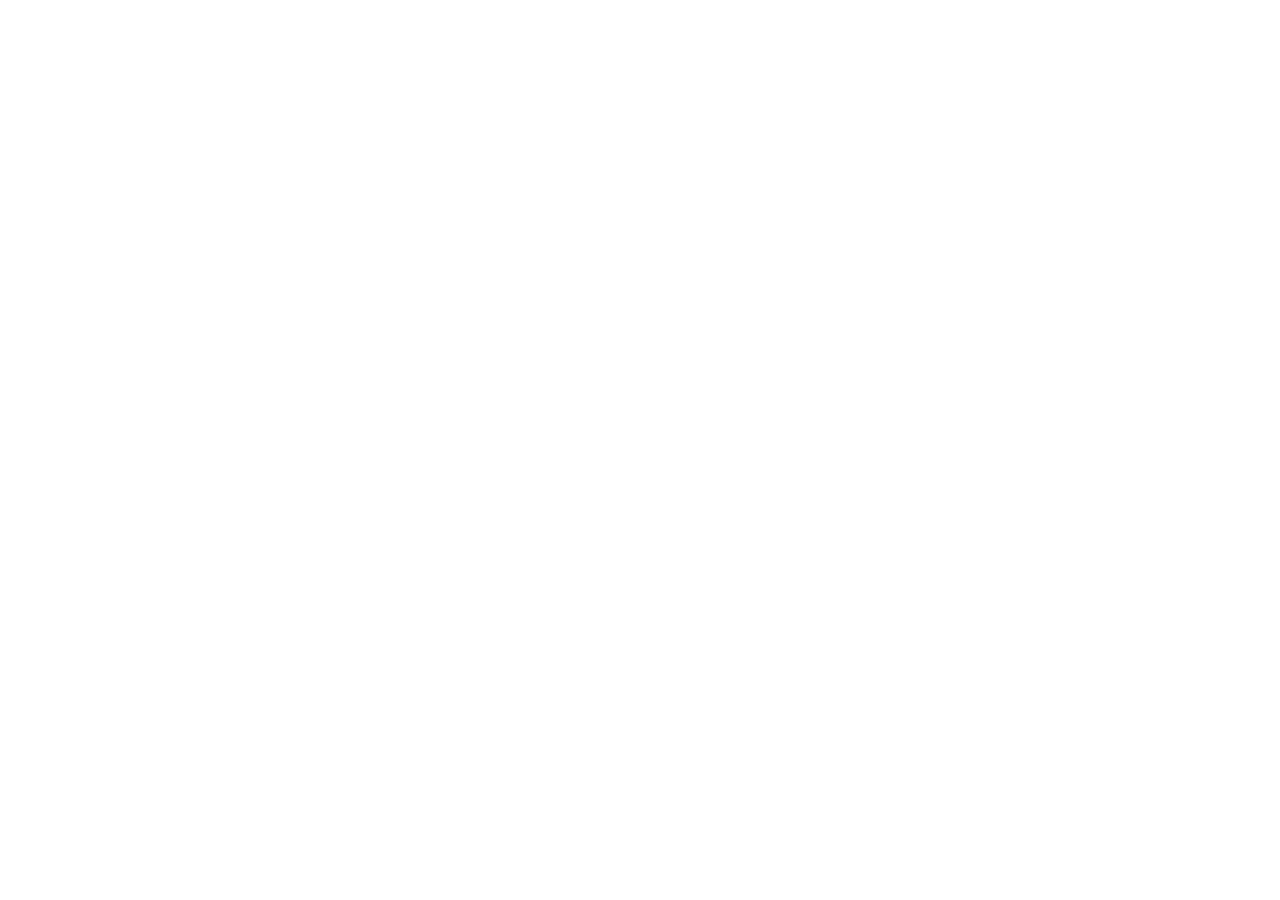
==== index.html @ bb1ff5fc "initial design layout" ====
<!DOCTYPE html>
<html lang="en">
<head>
    <meta charset="UTF-8">
    <meta name="viewport" content="width=device-width, initial-scale=1.0">
    <title>Portfolio 1.0</title>
</head>
<body>
    <div class="main_container">
        <!--Sidebar-->
        <div class="sidebar">

        </div>

        <!--Main Content-->
        <div class="main-content">
            
        </div>
    </div>
</body>
</html>
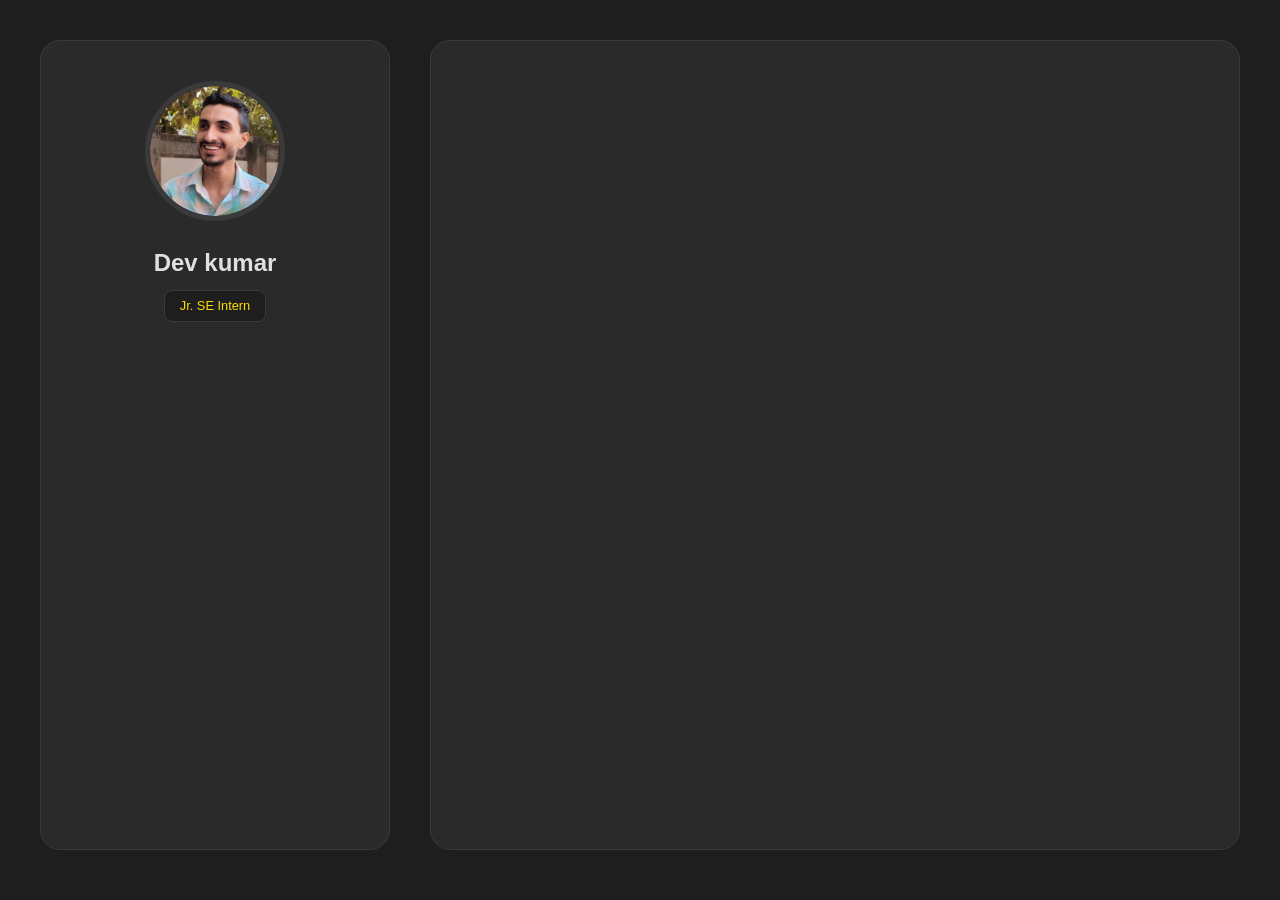
==== commit d1155e94: "sidebar profile section" ====
--- a/index.html
+++ b/index.html
@@ -1,21 +1,39 @@
 <!DOCTYPE html>
 <html lang="en">
-<head>
-    <meta charset="UTF-8">
-    <meta name="viewport" content="width=device-width, initial-scale=1.0">
-    <title>Portfolio 1.0</title>
-</head>
-<body>
-    <div class="main_container">
-        <!--Sidebar-->
-        <div class="sidebar">
+    <head>
+        <meta charset="UTF-8">
+        <meta name="viewport" content="width=device-width, initial-scale=1.0">
+        <title>Portfolio 1.0</title>
+        <link rel="stylesheet" href="style.css">
+    </head>
+    <body>
+        <div class="main-container">
+            <!--Sidebar-->
+            <div class="sidebar">
+                <!--Profile-->
+                <div class="profile">
+                    <img src="./image/profile.png" alt="Dev kaumar">
+                    <h2>Dev kumar</h2>
+                    <p>Jr. SE Intern</p>
+                </div>
 
+
+                <!--Contact-->
+                <div class="contact">
+
+                </div>
+
+
+                <!--Social Media-->
+                <div class="social">
+                    
+                </div>
+            </div>
+
+            <!--Main Content-->
+            <div class="main-content">
+
+            </div>
         </div>
-
-        <!--Main Content-->
-        <div class="main-content">
-            
-        </div>
-    </div>
-</body>
+    </body>
 </html>
--- a/style.css
+++ b/style.css
@@ -0,0 +1,76 @@
+* {
+  padding: 0;
+  margin: 0;
+  box-sizing: border-box;
+}
+
+:root {
+  --main-background-color: #1e1e1e;
+  --border-color: #3a3a3a;
+  --inner-container-bg: #2a2a2a;
+  --text-color: #e0e0e0;
+  --shiny-color: #ffdf01;
+}
+
+body {
+  background-color: var(--main-background-color);
+  font-family: sans-serif;
+  color: #a0a0a0;
+  line-height: 1.6;
+}
+
+.main-container {
+  display: grid;
+  max-width: 1200px;
+  grid-template-columns: 350px 1fr; /*350px to sidebar, ramaining to next container*/
+  gap: 40px;
+  padding-top: 40px;
+  margin: 0 auto;
+}
+
+.sidebar {
+  padding: 40px;
+  height: 90vh;
+  background-color: var(--inner-container-bg);
+  border-radius: 20px;
+  border: 1px solid var(--border-color);
+}
+
+.main-content {
+  height: 90vh;
+  background-color: var(--inner-container-bg);
+  border-radius: 20px;
+  border: 1px solid var(--border-color);
+}
+
+.profile{
+    text-align: center; /*makes all inline elements centre*/
+}
+
+/*seedha img tag pe nhi lagana warna saare pe lag jauegi styling*/
+/*.profile > img targets immediate child only, without it styling comes to all
+img's under profile */
+.profile > img {
+  height: 140px;
+  width: 140px;
+  border: 5px solid var(--border-color);
+  border-radius: 50%;
+}
+
+.profile h2 {
+  font-size: 1.5rem;
+  font-weight: 700;
+  margin-top: 15px;
+  color: var(--text-color);
+}
+
+.profile p {
+  background-color: var(--main-background-color);
+  padding: 5px 15px;
+  color: var(--shiny-color);
+  border: 1px solid var(--border-color);
+  font-size: 0.8rem;
+  border-radius: 8px;
+  display: inline-block; /*poori 100% space nhi lega*/
+  margin-top: 8px; 
+}
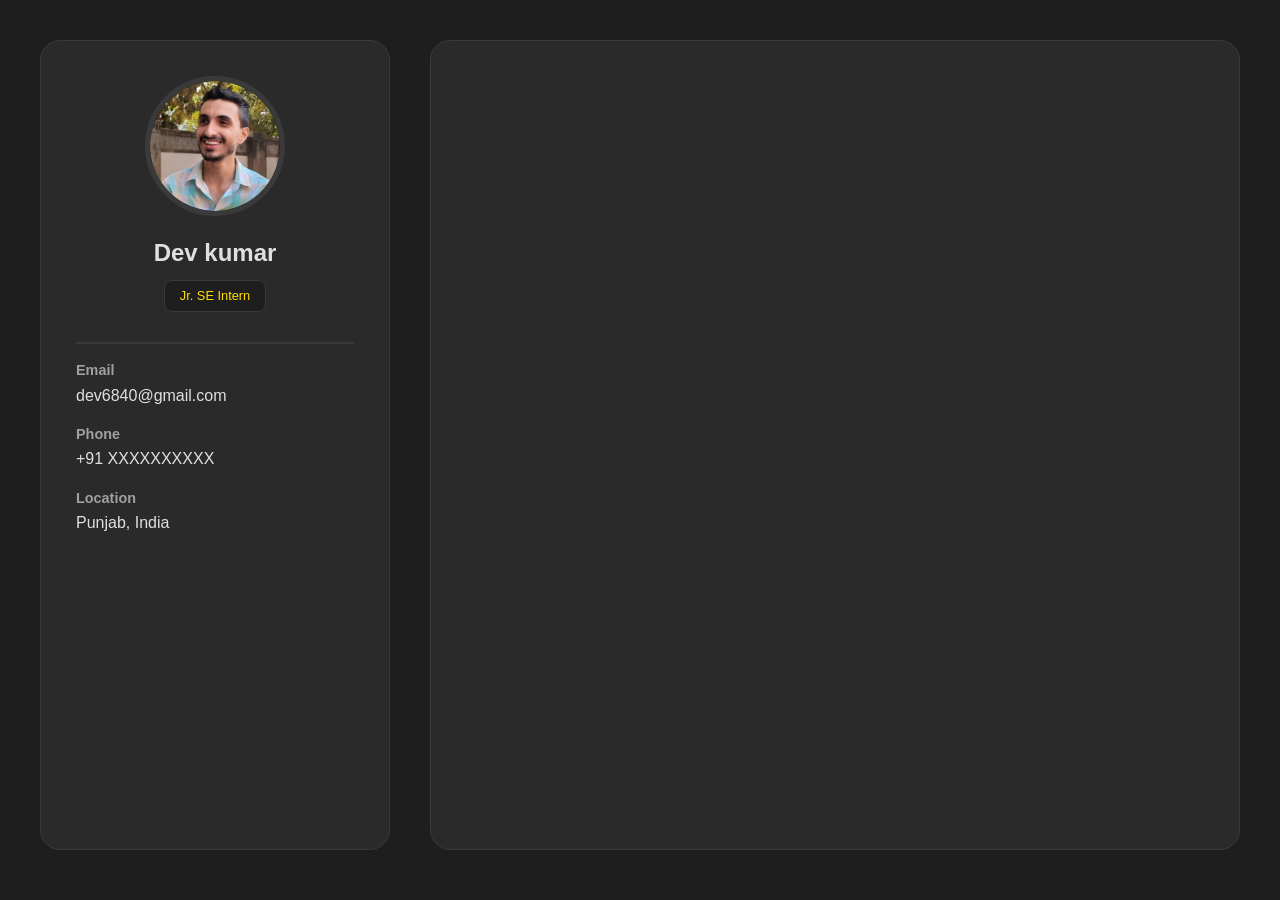
==== commit 503fc729: "contact sidebar" ====
--- a/index.html
+++ b/index.html
@@ -17,16 +17,29 @@
                     <p>Jr. SE Intern</p>
                 </div>
 
-
                 <!--Contact-->
                 <div class="contact">
+                    <div class="email">
+                        <h3 class="label">Email</h3>
+                        <a href="mailto:dev6840@gmail.com"
+                            class="value">dev6840@gmail.com</a>
+                    </div>
 
+                    <div class="phone">
+                        <h3 class="label">Phone</h3>
+                        <a href="tel:+911111111111" class="value">
+                            +91 XXXXXXXXXX</a>
+                    </div>
+
+                    <div class="location">
+                        <h3 class="label">Location</h3>
+                        <p class="value">Punjab, India</p>
+                    </div>
                 </div>
-
 
                 <!--Social Media-->
                 <div class="social">
-                    
+
                 </div>
             </div>
 
--- a/style.css
+++ b/style.css
@@ -9,6 +9,7 @@
   --border-color: #3a3a3a;
   --inner-container-bg: #2a2a2a;
   --text-color: #e0e0e0;
+  --link-color: #a0a0a0;
   --shiny-color: #ffdf01;
 }
 
@@ -29,7 +30,7 @@
 }
 
 .sidebar {
-  padding: 40px;
+  padding: 35px;
   height: 90vh;
   background-color: var(--inner-container-bg);
   border-radius: 20px;
@@ -43,8 +44,8 @@
   border: 1px solid var(--border-color);
 }
 
-.profile{
-    text-align: center; /*makes all inline elements centre*/
+.profile {
+  text-align: center; /*makes all inline elements centre*/
 }
 
 /*seedha img tag pe nhi lagana warna saare pe lag jauegi styling*/
@@ -60,7 +61,7 @@
 .profile h2 {
   font-size: 1.5rem;
   font-weight: 700;
-  margin-top: 15px;
+  margin-top: 10px;
   color: var(--text-color);
 }
 
@@ -72,5 +73,29 @@
   font-size: 0.8rem;
   border-radius: 8px;
   display: inline-block; /*poori 100% space nhi lega*/
-  margin-top: 8px; 
+  margin-top: 8px;
 }
+
+/*Contact Section*/
+.contact {
+  margin-top: 30px;
+  border-top: 2.5px solid var(--border-color);
+  padding-top: 15px;
+}
+
+.label {
+  font-weight: 600;
+  font-size: 0.9rem;
+  color: var(--link-color);
+}
+
+.value{
+    color: var(--text-color);
+    text-decoration: none;
+}
+
+.email, .phone, .location{
+    margin-bottom: 15px;
+}
+
+
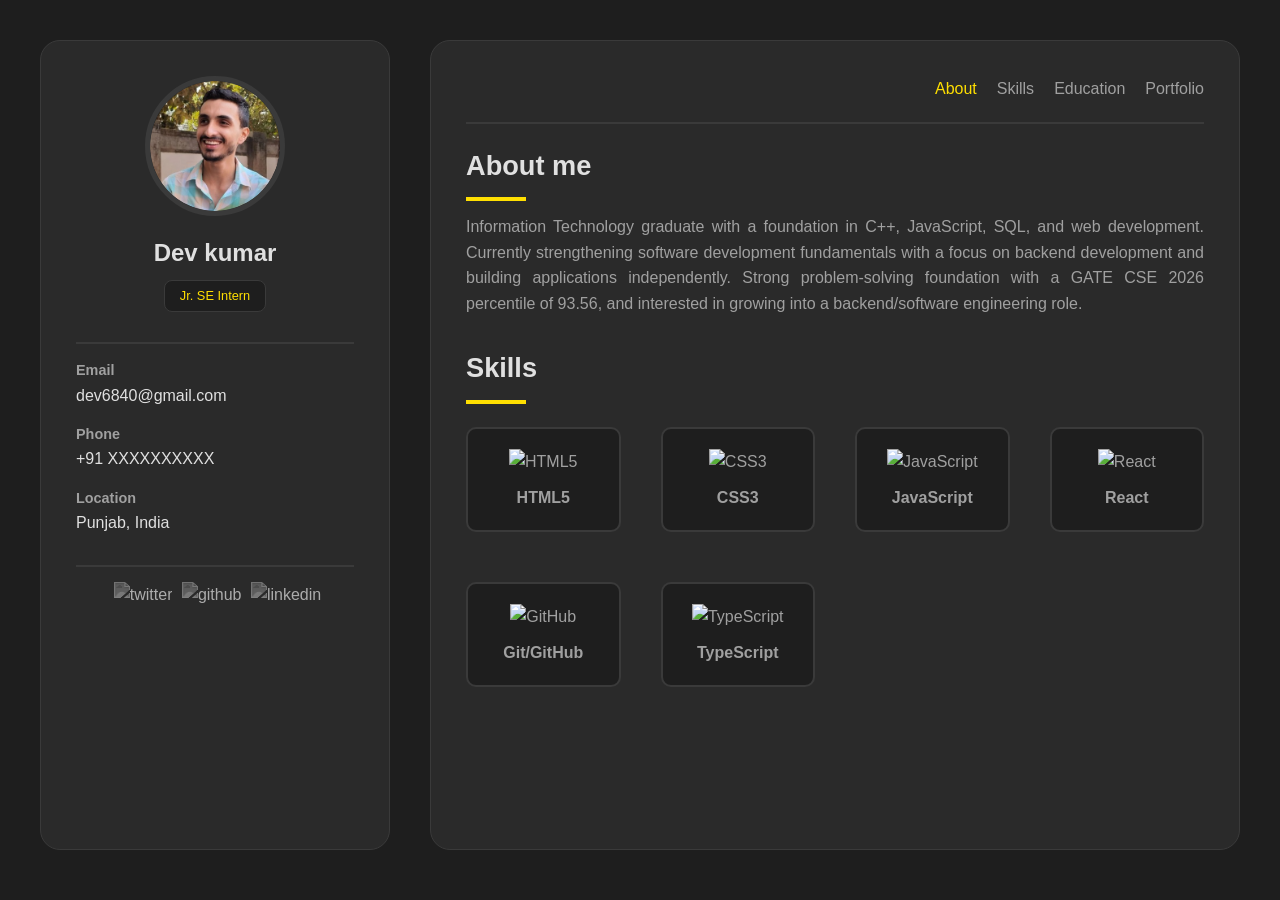
==== commit 3e647b5d: "about and skills" ====
--- a/index.html
+++ b/index.html
@@ -39,13 +39,116 @@
 
                 <!--Social Media-->
                 <div class="social">
+                    <a href="https://x.com" target="_blank">
+                        <img
+                            src="https://cdn.jsdelivr.net/npm/simple-icons@v11/icons/x.svg"
+                            alt="twitter">
+                    </a>
 
+                    <a href="https://github.com/Devkumar2024" target="_blank">
+                        <img
+                            src="https://cdn.jsdelivr.net/npm/simple-icons@v11/icons/github.svg"
+                            alt="github">
+                    </a>
+
+                    <a href="https://www.linkedin.com/in/devdkcs/"
+                        target="_blank">
+                        <img
+                            src="https://cdn.jsdelivr.net/npm/simple-icons@v11/icons/linkedin.svg"
+                            alt="linkedin">
+                    </a>
                 </div>
             </div>
 
             <!--Main Content-->
             <div class="main-content">
 
+                <!--Navigation-->
+                <div id="navigation">
+                    <!-- A <nav> explicitly tells the browser, search engines, and screen readers that the content inside is a major navigation block-->
+
+                    <nav>
+                        <a href="#about" class="active">About</a>
+                        <a href="#skill">Skills</a>
+                        <a href="#education">Education</a>
+                        <a href="#portfolio">Portfolio</a>
+                    </nav>
+                </div>
+
+                <!--About me-->
+                <div id="about">
+                    <h2 class="about-heading">About me</h2>
+                    <div class="line"></div>
+                    <div class="content">
+                        <p> Information Technology graduate with a foundation in
+                            C++, JavaScript, SQL, and web development. Currently
+                            strengthening software development fundamentals with
+                            a focus on backend development and building
+                            applications independently. Strong problem-solving
+                            foundation with a GATE CSE 2026 percentile of 93.56,
+                            and interested in growing into a backend/software
+                            engineering role.</p>
+                    </div>
+                </div>
+
+                <!--Skills-->
+                <div id="skill">
+                    <h2 class="about-heading">Skills</h2>
+                    <div class="line"></div>
+                    <div class="grid-container">
+                        <div class="item">
+                            <img
+                                src="https://cdn.jsdelivr.net/gh/devicons/devicon@latest/icons/html5/html5-original.svg"
+                                alt="HTML5">
+                            <h3>HTML5</h3>
+                        </div>
+
+                        <div class="item">
+                            <img
+                                src="https://cdn.jsdelivr.net/gh/devicons/devicon@latest/icons/css3/css3-original.svg"
+                                alt="CSS3">
+                            <h3>CSS3</h3>
+                        </div>
+
+                        <div class="item">
+                            <img
+                                src="https://cdn.jsdelivr.net/gh/devicons/devicon@latest/icons/javascript/javascript-original.svg"
+                                alt="JavaScript">
+                            <h3>JavaScript</h3>
+                        </div>
+
+                        <div class="item">
+                            <img
+                                src="https://cdn.jsdelivr.net/gh/devicons/devicon@latest/icons/react/react-original.svg"
+                                alt="React">
+                            <h3>React</h3>
+                        </div>
+
+                        <div class="item">
+                            <img
+                                src="https://cdn.jsdelivr.net/gh/devicons/devicon@latest/icons/git/git-original.svg"
+                                alt="GitHub">
+                            <h3>Git/GitHub</h3>
+                        </div>
+
+                        <div class="item">
+                            <img
+                                src="https://cdn.jsdelivr.net/gh/devicons/devicon@latest/icons/typescript/typescript-original.svg"
+                                alt="TypeScript">
+                            <h3>TypeScript</h3>
+                        </div>
+                    </div>
+                </div>
+
+                <!--Education-->
+                <div id="education">
+
+                </div>
+
+                <!--Portfolio-->
+                <div id="portfolio">
+
+                </div>
             </div>
         </div>
     </body>
--- a/style.css
+++ b/style.css
@@ -38,10 +38,10 @@
 }
 
 .main-content {
-  height: 90vh;
   background-color: var(--inner-container-bg);
   border-radius: 20px;
   border: 1px solid var(--border-color);
+  padding: 35px;
 }
 
 .profile {
@@ -89,13 +89,116 @@
   color: var(--link-color);
 }
 
-.value{
-    color: var(--text-color);
-    text-decoration: none;
-}
-
-.email, .phone, .location{
-    margin-bottom: 15px;
-}
-
-
+.value {
+  color: var(--text-color);
+  text-decoration: none;
+}
+
+.email,
+.phone,
+.location {
+  margin-bottom: 15px;
+}
+
+/*Social media links*/
+.social {
+  margin-top: 30px;
+  border-top: 2.5px solid var(--border-color);
+  padding-top: 15px;
+  text-align: center;
+}
+
+.social img {
+  height: 25px;
+  width: 25px;
+  filter: grayscale(1) invert(0.7);
+  transition: filter 0.3s ease; /*filter style pe change 0.3sec le slow gradual*/
+  margin-left: 5px;
+}
+
+.social img:hover {
+  filter: grayscale(0) invert(0);
+}
+
+.social a {
+  text-decoration: none;
+}
+
+/*Main content*/
+
+/*Navigation*/
+nav {
+  display: flex;
+  justify-content: flex-end;
+  gap: 20px;
+}
+nav a {
+  text-decoration: none;
+  color: var(--link-color);
+  font-weight: 500;
+  transition: color 0.3s ease;
+}
+#navigation {
+  border-bottom: 2.5px solid var(--border-color);
+  margin-bottom: 20px;
+  padding-bottom: 20px;
+}
+
+.active,
+nav a:hover {
+  color: var(--shiny-color);
+}
+
+/*About section*/
+.about-heading {
+  color: var(--text-color);
+  font-size: 1.7rem;
+  margin-bottom: 10px;
+}
+
+.line {
+  width: 60px;
+  height: 4px;
+  background-color: var(--shiny-color);
+  margin-bottom: 13px;
+}
+
+.content {
+  text-align: justify;
+}
+
+#about {
+  margin-bottom: 30px;
+}
+
+/*Skills section*/
+.grid-container {
+  display: grid;
+  grid-template-columns: repeat(auto-fit, minmax(120px, 1fr));
+  gap: 40px;
+}
+.item{
+    padding: 20px;
+    border-radius: 10px;
+    border: 2.5px solid var(--border-color);
+    text-align: center;
+    background-color: var(--main-background-color);
+    margin-top: 10px;
+    transition: transform 0.3s ease, boxshadow 0.3s ease;
+}
+.item img {
+    width: 48px;
+    height: 48px;
+    margin-bottom: 10px;
+}
+
+.item h3{
+    font-size: 1rem;
+    font-weight: 600;
+}
+
+.item:hover{
+   transform: scale(1.1);
+   box-shadow: 0px 0px 10px 5px rgba(71, 75, 33, 0.3);
+}
+
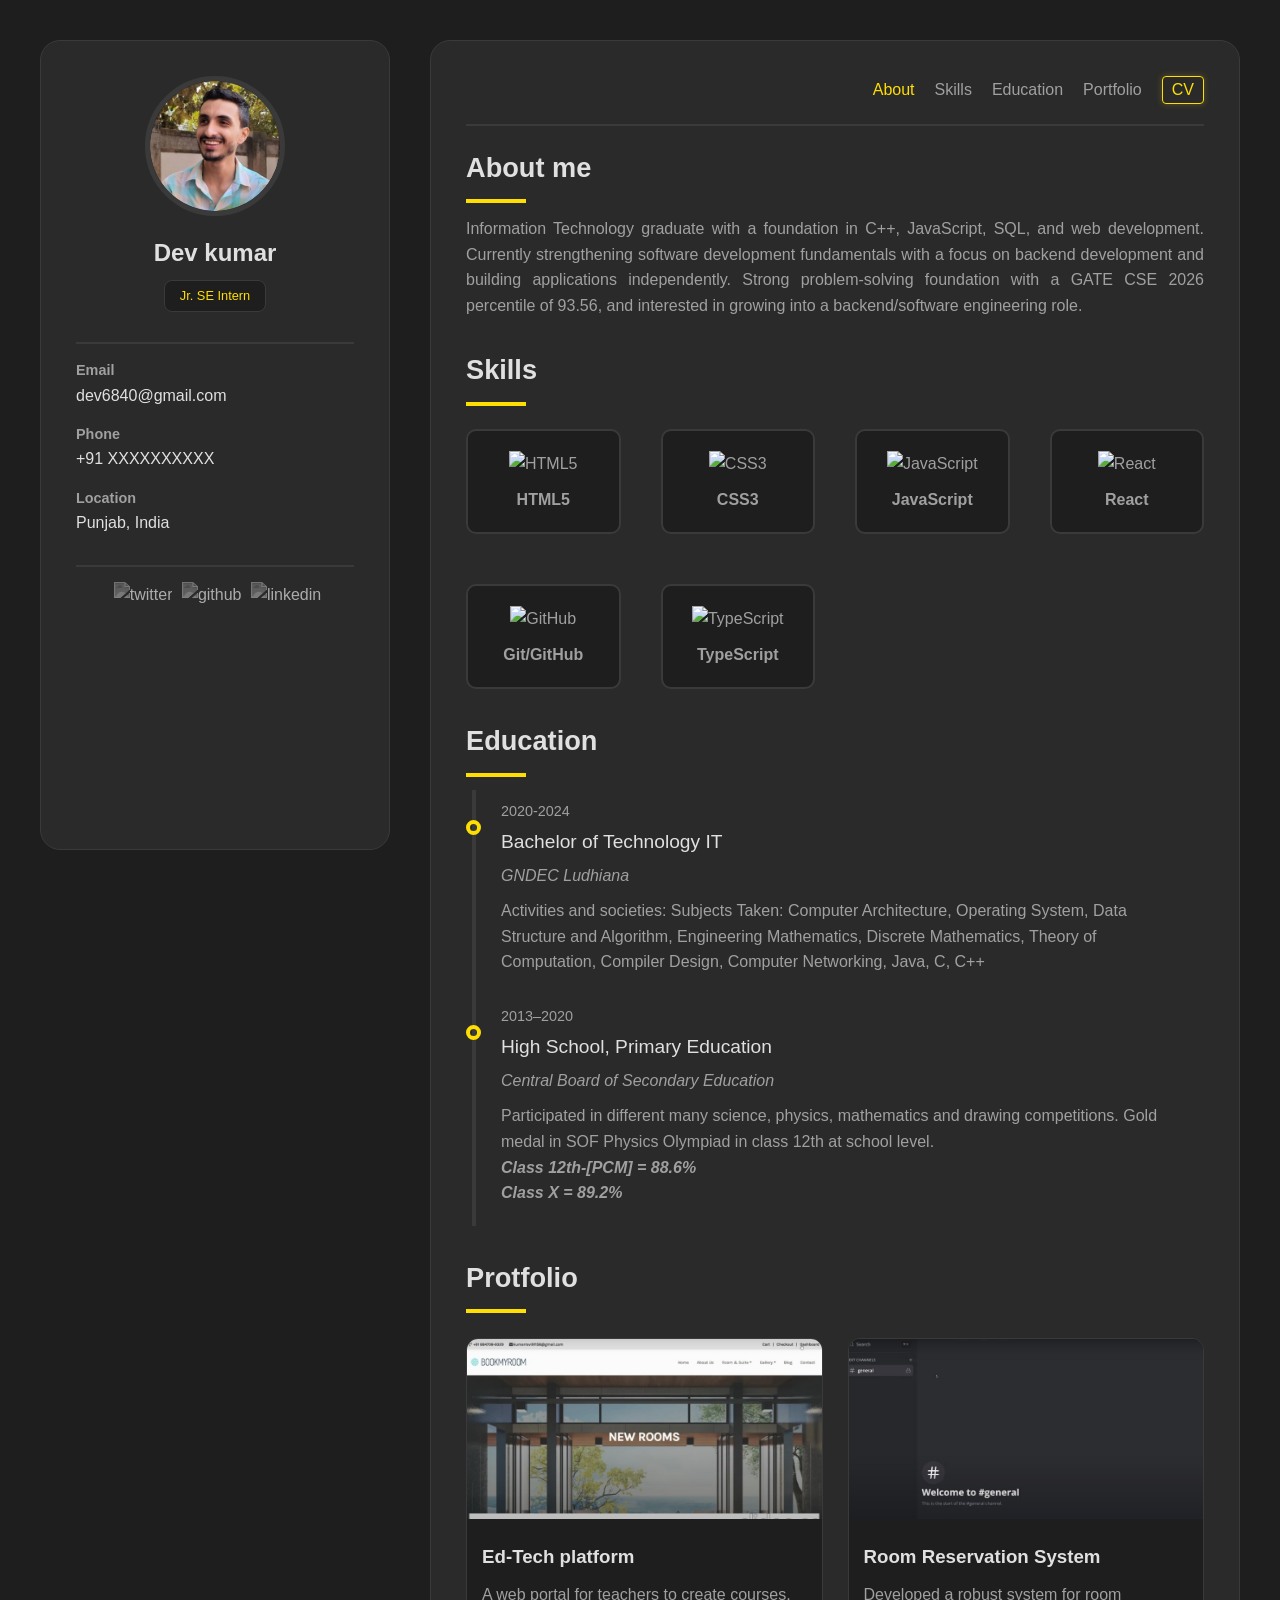
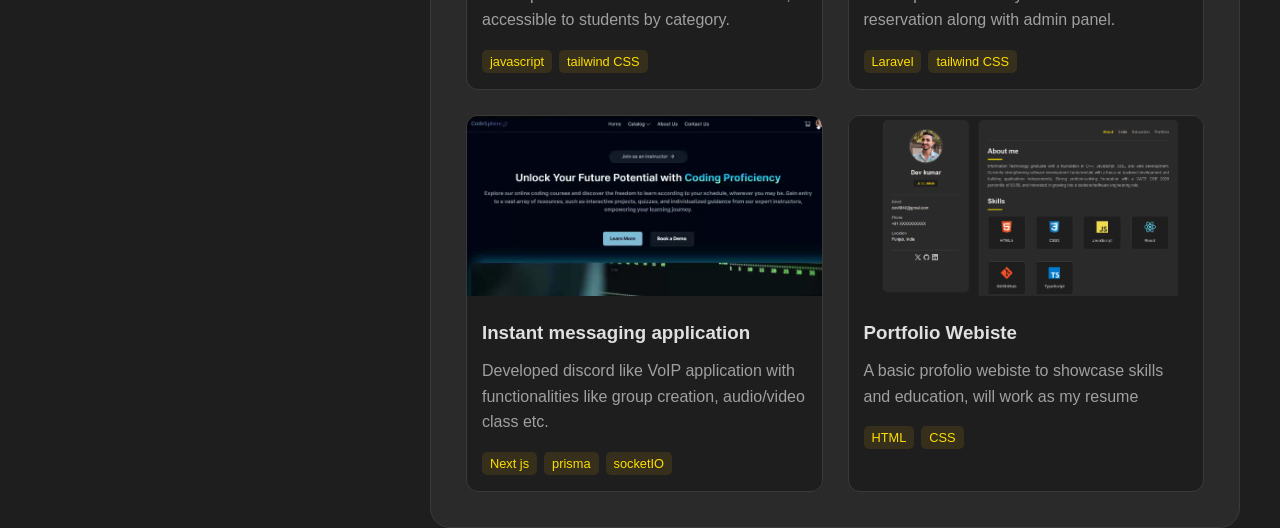
==== commit e7a0dc54: "final finish" ====
--- a/index.html
+++ b/index.html
@@ -72,6 +72,7 @@
                         <a href="#skill">Skills</a>
                         <a href="#education">Education</a>
                         <a href="#portfolio">Portfolio</a>
+                         <a href="./pdf/index.html" target="_blank" class="cv-btn">CV</a>
                     </nav>
                 </div>
 
@@ -142,12 +143,94 @@
 
                 <!--Education-->
                 <div id="education">
-
+                    <h2 class="about-heading">Education</h2>
+                    <div class="line"></div>
+                    <div class="edtech">
+                        <div class="edfirst">
+                            <div class="year">2020-2024</div>
+                            <h3 class="degree">Bachelor of Technology IT</h3>
+                            <p class="college">GNDEC Ludhiana</p>
+                            <p class="work">Activities and societies: Subjects
+                                Taken: Computer Architecture, Operating
+                                System, Data Structure and Algorithm,
+                                Engineering
+                                Mathematics, Discrete Mathematics, Theory of
+                                Computation, Compiler Design, Computer
+                                Networking, Java, C, C++</p>
+                            <div class="goal"></div>
+                        </div>
+                        <div class="edsecond">
+                            <div class="year">2013–2020</div>
+                            <h3 class="degree">High School, Primary
+                                Education</h3>
+                            <p class="college">Central Board of Secondary
+                                Education</p>
+                            <p class="work">Participated in different many
+                                science, physics, mathematics and drawing
+                                competitions. Gold medal in SOF Physics Olympiad
+                                in class
+                                12th at school level.
+                                <br>
+                                <b><i>Class 12th-[PCM] = 88.6%</i></b> <br>
+                                <b><i>Class X = 89.2%</i></b>
+                            </p>
+                            <div class="goal"></div>
+                        </div>
+
+                        <div class="liner"></div>
+                    </div>
                 </div>
 
                 <!--Portfolio-->
                 <div id="portfolio">
-
+                    <h2 class="about-heading">Protfolio</h2>
+                    <div class="line"></div>
+
+                    <div class="project-container">
+                        <div class="project">
+                            <img src="./image/Project1.png" alt>
+                            <div class="card">
+                                <h3>Ed-Tech platform</h3>
+                                <p>A web portal for teachers to create courses,
+                                    accessible to
+                                    students by category.</p>
+                                <span>javascript</span><span>tailwind CSS</span>
+                            </div>
+                        </div>
+                        <div class="project">
+                            <img src="./image/Project2.png" alt>
+                            <div class="card">
+                                <h3>Room Reservation System</h3>
+                                <p>Developed a robust system for room
+                                    reservation
+                                    along with admin
+                                    panel.</p>
+                                <span>Laravel</span><span>tailwind CSS</span>
+                            </div>
+                        </div>
+                        <div class="project">
+                            <img src="./image/Project3.png" alt>
+                            <div class="card">
+                                <h3>Instant messaging
+                                    application</h3>
+                                <p>Developed discord like VoIP application with
+                                    functionalities
+                                    like group creation, audio/video class
+                                    etc.</p>
+                                <span>Next
+                                    js</span><span>prisma</span><span>socketIO</span>
+                            </div>
+                        </div>
+                        <div class="project">
+                            <img src="./image/Project4.png" alt>
+                            <div class="card"><h3>Portfolio Webiste</h3>
+                                <p>A basic profolio webiste to showcase skills
+                                    and
+                                    education, will work as my resume</p>
+                                <span>HTML</span><span>CSS</span>
+                            </div>
+                        </div>
+                    </div>
                 </div>
             </div>
         </div>
--- a/style.css
+++ b/style.css
@@ -35,6 +35,8 @@
   background-color: var(--inner-container-bg);
   border-radius: 20px;
   border: 1px solid var(--border-color);
+  position: sticky;
+  top: 40px;
 }
 
 .main-content {
@@ -128,9 +130,10 @@
 
 /*Navigation*/
 nav {
-  display: flex;
-  justify-content: flex-end;
-  gap: 20px;
+    display: flex;
+    justify-content: flex-end;
+    align-items: center; 
+    gap: 20px;
 }
 nav a {
   text-decoration: none;
@@ -143,7 +146,23 @@
   margin-bottom: 20px;
   padding-bottom: 20px;
 }
-
+nav .cv-btn {
+    color: var(--shiny-color);
+    border: 1px solid var(--shiny-color);
+    padding: 0px 9px;
+    border-radius: 4px;
+    font-weight: 500;
+
+    box-shadow: 0 0 6px rgba(255, 223, 1, 0.25);
+    transition: all 0.3s ease;
+}
+
+nav .cv-btn:hover {
+    background-color: var(--shiny-color);
+    color: var(--main-background-color);
+
+    box-shadow: 0 0 12px rgba(255, 223, 1, 0.5);
+}
 .active,
 nav a:hover {
   color: var(--shiny-color);
@@ -177,28 +196,132 @@
   grid-template-columns: repeat(auto-fit, minmax(120px, 1fr));
   gap: 40px;
 }
-.item{
-    padding: 20px;
-    border-radius: 10px;
-    border: 2.5px solid var(--border-color);
-    text-align: center;
-    background-color: var(--main-background-color);
-    margin-top: 10px;
-    transition: transform 0.3s ease, boxshadow 0.3s ease;
+.item {
+  padding: 20px;
+  border-radius: 10px;
+  border: 2.5px solid var(--border-color);
+  text-align: center;
+  background-color: var(--main-background-color);
+  margin-top: 10px;
+  transition:
+    transform 0.3s ease,
+    box-shadow 0.3s ease;
 }
 .item img {
-    width: 48px;
-    height: 48px;
-    margin-bottom: 10px;
-}
-
-.item h3{
-    font-size: 1rem;
-    font-weight: 600;
-}
-
-.item:hover{
-   transform: scale(1.1);
-   box-shadow: 0px 0px 10px 5px rgba(71, 75, 33, 0.3);
-}
-
+  width: 48px;
+  height: 48px;
+  margin-bottom: 10px;
+}
+
+.item h3 {
+  font-size: 1rem;
+  font-weight: 600;
+}
+
+.item:hover {
+  transform: scale(1.1);
+  box-shadow: 0px 0px 10px 5px rgba(71, 75, 33, 0.3);
+}
+
+/*Education*/
+#education {
+  margin-top: 30px;
+}
+.edtech {
+  position: relative;
+}
+.year {
+  font-size: 0.9rem;
+  color: var(--link-color);
+  margin-bottom: 4px;
+}
+.degree {
+  font-size: 1.2rem;
+  margin-bottom: 5px;
+  font-weight: 500;
+  color: var(--text-color);
+}
+.college {
+  color: var(--link-color);
+  font-style: italic;
+  margin-bottom: 10px;
+}
+.work {
+  color: var(--link-color);
+}
+.edfirst,
+.edsecond {
+  position: relative;
+  padding: 10px 10px 20px 35px;
+}
+.goal {
+  height: 15px;
+  width: 15px;
+  border-radius: 50%;
+  border: 4px solid var(--shiny-color);
+  position: absolute;
+  top: 30px;
+  left: 0px;
+  z-index: 2;
+}
+.liner {
+  position: absolute;
+  width: 2px;
+  top: 0px;
+  left: 6px;
+  bottom: 0px;
+  border: 2px solid var(--border-color);
+}
+
+/*Protfolio*/
+#portfolio {
+  margin-top: 30px;
+}
+.project-container {
+  margin-top: 25px;
+  display: grid;
+  grid-template-columns: 1fr 1fr;
+  gap: 25px;
+}
+
+.project {
+  background-color: var(--main-background-color);
+  border-radius: 12px;
+  border: 1px solid var(--border-color);
+  overflow: hidden;
+  transition:
+    transform 0.3s ease,
+    boxshadow 0.3s ease;
+}
+.project:hover {
+  transform: translateY(-5px);
+  box-shadow: 0px 0px 10px 5px rgba(71, 75, 33, 0.3);
+}
+.project img {
+  height: 180px;
+  width: 100%;
+  object-fit: cover;
+}
+
+.card {
+  padding: 15px;
+}
+.card h3 {
+  color: var(--text-color);
+  margin-bottom: 10px;
+}
+.card p {
+  color: var(--link-color);
+  line-height: 1.6;
+  text-align: start;
+  margin-bottom: 15px;
+}
+
+.card span {
+  background-color: rgba(255, 191, 0, 0.1);
+  color: var(--shiny-color);
+  padding: 4px 8px;
+  font-size: 0.8rem;
+  margin-right: 7px;
+  border-radius: 5px;
+}
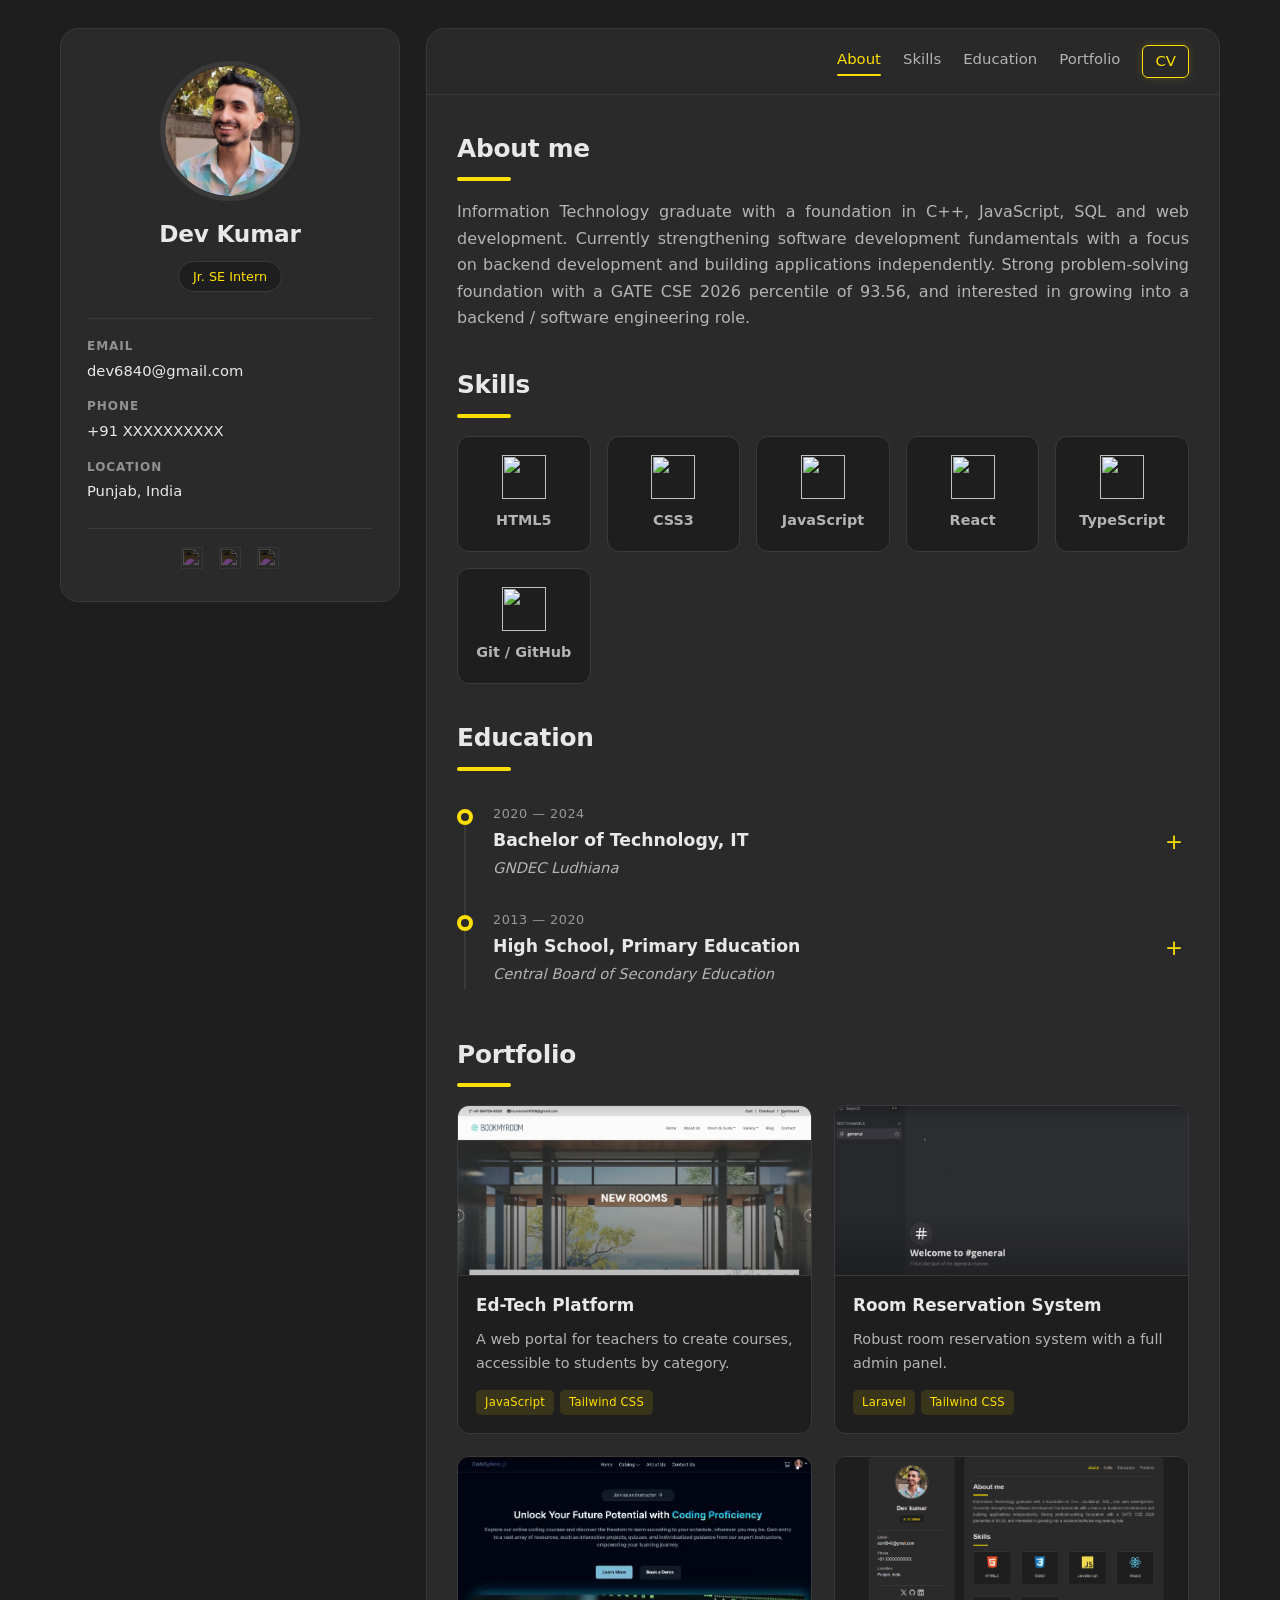
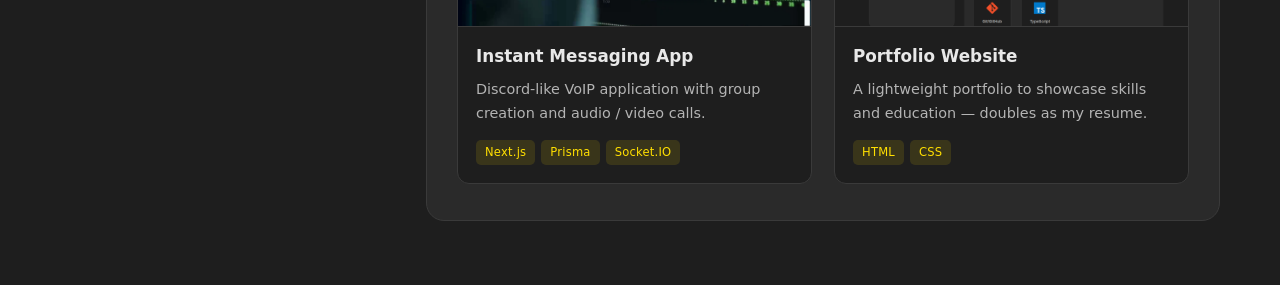
==== commit ae38d7b9: "refactor: enhance styling and layout with CSS variables and improved accessibility" ====
--- a/index.html
+++ b/index.html
@@ -1,238 +1,208 @@
 <!DOCTYPE html>
 <html lang="en">
-    <head>
-        <meta charset="UTF-8">
-        <meta name="viewport" content="width=device-width, initial-scale=1.0">
-        <title>Portfolio 1.0</title>
-        <link rel="stylesheet" href="style.css">
-    </head>
-    <body>
-        <div class="main-container">
-            <!--Sidebar-->
-            <div class="sidebar">
-                <!--Profile-->
-                <div class="profile">
-                    <img src="./image/profile.png" alt="Dev kaumar">
-                    <h2>Dev kumar</h2>
-                    <p>Jr. SE Intern</p>
-                </div>
-
-                <!--Contact-->
-                <div class="contact">
-                    <div class="email">
-                        <h3 class="label">Email</h3>
-                        <a href="mailto:dev6840@gmail.com"
-                            class="value">dev6840@gmail.com</a>
-                    </div>
-
-                    <div class="phone">
-                        <h3 class="label">Phone</h3>
-                        <a href="tel:+911111111111" class="value">
-                            +91 XXXXXXXXXX</a>
-                    </div>
-
-                    <div class="location">
-                        <h3 class="label">Location</h3>
-                        <p class="value">Punjab, India</p>
-                    </div>
-                </div>
-
-                <!--Social Media-->
-                <div class="social">
-                    <a href="https://x.com" target="_blank">
-                        <img
-                            src="https://cdn.jsdelivr.net/npm/simple-icons@v11/icons/x.svg"
-                            alt="twitter">
-                    </a>
-
-                    <a href="https://github.com/Devkumar2024" target="_blank">
-                        <img
-                            src="https://cdn.jsdelivr.net/npm/simple-icons@v11/icons/github.svg"
-                            alt="github">
-                    </a>
-
-                    <a href="https://www.linkedin.com/in/devdkcs/"
-                        target="_blank">
-                        <img
-                            src="https://cdn.jsdelivr.net/npm/simple-icons@v11/icons/linkedin.svg"
-                            alt="linkedin">
-                    </a>
-                </div>
-            </div>
-
-            <!--Main Content-->
-            <div class="main-content">
-
-                <!--Navigation-->
-                <div id="navigation">
-                    <!-- A <nav> explicitly tells the browser, search engines, and screen readers that the content inside is a major navigation block-->
-
-                    <nav>
-                        <a href="#about" class="active">About</a>
-                        <a href="#skill">Skills</a>
-                        <a href="#education">Education</a>
-                        <a href="#portfolio">Portfolio</a>
-                         <a href="./pdf/index.html" target="_blank" class="cv-btn">CV</a>
-                    </nav>
-                </div>
-
-                <!--About me-->
-                <div id="about">
-                    <h2 class="about-heading">About me</h2>
-                    <div class="line"></div>
-                    <div class="content">
-                        <p> Information Technology graduate with a foundation in
-                            C++, JavaScript, SQL, and web development. Currently
-                            strengthening software development fundamentals with
-                            a focus on backend development and building
-                            applications independently. Strong problem-solving
-                            foundation with a GATE CSE 2026 percentile of 93.56,
-                            and interested in growing into a backend/software
-                            engineering role.</p>
-                    </div>
-                </div>
-
-                <!--Skills-->
-                <div id="skill">
-                    <h2 class="about-heading">Skills</h2>
-                    <div class="line"></div>
-                    <div class="grid-container">
-                        <div class="item">
-                            <img
-                                src="https://cdn.jsdelivr.net/gh/devicons/devicon@latest/icons/html5/html5-original.svg"
-                                alt="HTML5">
-                            <h3>HTML5</h3>
-                        </div>
-
-                        <div class="item">
-                            <img
-                                src="https://cdn.jsdelivr.net/gh/devicons/devicon@latest/icons/css3/css3-original.svg"
-                                alt="CSS3">
-                            <h3>CSS3</h3>
-                        </div>
-
-                        <div class="item">
-                            <img
-                                src="https://cdn.jsdelivr.net/gh/devicons/devicon@latest/icons/javascript/javascript-original.svg"
-                                alt="JavaScript">
-                            <h3>JavaScript</h3>
-                        </div>
-
-                        <div class="item">
-                            <img
-                                src="https://cdn.jsdelivr.net/gh/devicons/devicon@latest/icons/react/react-original.svg"
-                                alt="React">
-                            <h3>React</h3>
-                        </div>
-
-                        <div class="item">
-                            <img
-                                src="https://cdn.jsdelivr.net/gh/devicons/devicon@latest/icons/git/git-original.svg"
-                                alt="GitHub">
-                            <h3>Git/GitHub</h3>
-                        </div>
-
-                        <div class="item">
-                            <img
-                                src="https://cdn.jsdelivr.net/gh/devicons/devicon@latest/icons/typescript/typescript-original.svg"
-                                alt="TypeScript">
-                            <h3>TypeScript</h3>
-                        </div>
-                    </div>
-                </div>
-
-                <!--Education-->
-                <div id="education">
-                    <h2 class="about-heading">Education</h2>
-                    <div class="line"></div>
-                    <div class="edtech">
-                        <div class="edfirst">
-                            <div class="year">2020-2024</div>
-                            <h3 class="degree">Bachelor of Technology IT</h3>
-                            <p class="college">GNDEC Ludhiana</p>
-                            <p class="work">Activities and societies: Subjects
-                                Taken: Computer Architecture, Operating
-                                System, Data Structure and Algorithm,
-                                Engineering
-                                Mathematics, Discrete Mathematics, Theory of
-                                Computation, Compiler Design, Computer
-                                Networking, Java, C, C++</p>
-                            <div class="goal"></div>
-                        </div>
-                        <div class="edsecond">
-                            <div class="year">2013–2020</div>
-                            <h3 class="degree">High School, Primary
-                                Education</h3>
-                            <p class="college">Central Board of Secondary
-                                Education</p>
-                            <p class="work">Participated in different many
-                                science, physics, mathematics and drawing
-                                competitions. Gold medal in SOF Physics Olympiad
-                                in class
-                                12th at school level.
-                                <br>
-                                <b><i>Class 12th-[PCM] = 88.6%</i></b> <br>
-                                <b><i>Class X = 89.2%</i></b>
-                            </p>
-                            <div class="goal"></div>
-                        </div>
-
-                        <div class="liner"></div>
-                    </div>
-                </div>
-
-                <!--Portfolio-->
-                <div id="portfolio">
-                    <h2 class="about-heading">Protfolio</h2>
-                    <div class="line"></div>
-
-                    <div class="project-container">
-                        <div class="project">
-                            <img src="./image/Project1.png" alt>
-                            <div class="card">
-                                <h3>Ed-Tech platform</h3>
-                                <p>A web portal for teachers to create courses,
-                                    accessible to
-                                    students by category.</p>
-                                <span>javascript</span><span>tailwind CSS</span>
-                            </div>
-                        </div>
-                        <div class="project">
-                            <img src="./image/Project2.png" alt>
-                            <div class="card">
-                                <h3>Room Reservation System</h3>
-                                <p>Developed a robust system for room
-                                    reservation
-                                    along with admin
-                                    panel.</p>
-                                <span>Laravel</span><span>tailwind CSS</span>
-                            </div>
-                        </div>
-                        <div class="project">
-                            <img src="./image/Project3.png" alt>
-                            <div class="card">
-                                <h3>Instant messaging
-                                    application</h3>
-                                <p>Developed discord like VoIP application with
-                                    functionalities
-                                    like group creation, audio/video class
-                                    etc.</p>
-                                <span>Next
-                                    js</span><span>prisma</span><span>socketIO</span>
-                            </div>
-                        </div>
-                        <div class="project">
-                            <img src="./image/Project4.png" alt>
-                            <div class="card"><h3>Portfolio Webiste</h3>
-                                <p>A basic profolio webiste to showcase skills
-                                    and
-                                    education, will work as my resume</p>
-                                <span>HTML</span><span>CSS</span>
-                            </div>
-                        </div>
-                    </div>
-                </div>
-            </div>
-        </div>
-    </body>
+<head>
+  <meta charset="UTF-8">
+  <meta name="viewport" content="width=device-width, initial-scale=1.0">
+  <title>Dev Kumar — Portfolio</title>
+  <meta name="description" content="Dev Kumar — Jr. Software Engineer. C++, JavaScript, SQL and web development. Backend-focused.">
+  <meta name="theme-color" content="#1e1e1e">
+  <link rel="icon" href="data:image/svg+xml,<svg xmlns='http://www.w3.org/2000/svg' viewBox='0 0 100 100'><text y='.9em' font-size='88'>⚡</text></svg>">
+
+  <link rel="preconnect" href="https://cdn.jsdelivr.net" crossorigin>
+  <link rel="stylesheet" href="style.css">
+  <!-- 1 line, lets CSS hide reveal elements only when JS is alive -->
+  <script>document.documentElement.classList.add('js')</script>
+</head>
+<body>
+
+  <a class="skip-link" href="#main">Skip to content</a>
+
+  <div class="layout">
+
+    <!-- ================= SIDEBAR ================= -->
+    <aside class="sidebar">
+      <div class="profile">
+        <img src="./image/profile.png" alt="Dev Kumar"
+             width="140" height="140" fetchpriority="high" decoding="async">
+        <h2>Dev Kumar</h2>
+        <p class="role">Jr. SE Intern</p>
+      </div>
+
+      <div class="contact">
+        <div class="contact-item">
+          <h3 class="label">Email</h3>
+          <a class="value" href="mailto:dev6840@gmail.com">dev6840@gmail.com</a>
+        </div>
+        <div class="contact-item">
+          <h3 class="label">Phone</h3>
+          <a class="value" href="tel:+911111111111">+91 XXXXXXXXXX</a>
+        </div>
+        <div class="contact-item">
+          <h3 class="label">Location</h3>
+          <p class="value">Punjab, India</p>
+        </div>
+      </div>
+
+      <div class="social">
+        <a href="https://x.com" target="_blank" rel="noopener noreferrer" aria-label="X (Twitter)">
+          <img src="https://cdn.jsdelivr.net/npm/simple-icons@v11/icons/x.svg"
+               alt="" width="22" height="22" loading="lazy" decoding="async">
+        </a>
+        <a href="https://github.com/Devkumar2024" target="_blank" rel="noopener noreferrer" aria-label="GitHub">
+          <img src="https://cdn.jsdelivr.net/npm/simple-icons@v11/icons/github.svg"
+               alt="" width="22" height="22" loading="lazy" decoding="async">
+        </a>
+        <a href="https://www.linkedin.com/in/devdkcs/" target="_blank" rel="noopener noreferrer" aria-label="LinkedIn">
+          <img src="https://cdn.jsdelivr.net/npm/simple-icons@v11/icons/linkedin.svg"
+               alt="" width="22" height="22" loading="lazy" decoding="async">
+        </a>
+      </div>
+    </aside>
+
+    <!-- ================= MAIN ================= -->
+    <main class="content" id="main">
+
+      <nav class="topnav" aria-label="Sections">
+        <a href="#about" class="active">About</a>
+        <a href="#skills">Skills</a>
+        <a href="#education">Education</a>
+        <a href="#portfolio">Portfolio</a>
+        <a href="./pdf/index.html" target="_blank" rel="noopener noreferrer" class="cv-btn">CV</a>
+      </nav>
+
+      <!-- ABOUT -->
+      <section class="section" id="about" data-reveal>
+        <h2 class="section-title">About me</h2>
+        <p class="lede">
+          Information Technology graduate with a foundation in C++, JavaScript, SQL and web
+          development. Currently strengthening software development fundamentals with a focus on
+          backend development and building applications independently. Strong problem-solving
+          foundation with a GATE CSE 2026 percentile of 93.56, and interested in growing into a
+          backend / software engineering role.
+        </p>
+      </section>
+
+      <!-- SKILLS -->
+      <section class="section" id="skills" data-reveal>
+        <h2 class="section-title">Skills</h2>
+        <div class="skill-grid">
+          <div class="skill">
+            <img src="https://cdn.jsdelivr.net/gh/devicons/devicon@latest/icons/html5/html5-original.svg"
+                 alt="" width="44" height="44" loading="lazy" decoding="async">
+            <h3>HTML5</h3>
+          </div>
+          <div class="skill">
+            <img src="https://cdn.jsdelivr.net/gh/devicons/devicon@latest/icons/css3/css3-original.svg"
+                 alt="" width="44" height="44" loading="lazy" decoding="async">
+            <h3>CSS3</h3>
+          </div>
+          <div class="skill">
+            <img src="https://cdn.jsdelivr.net/gh/devicons/devicon@latest/icons/javascript/javascript-original.svg"
+                 alt="" width="44" height="44" loading="lazy" decoding="async">
+            <h3>JavaScript</h3>
+          </div>
+          <div class="skill">
+            <img src="https://cdn.jsdelivr.net/gh/devicons/devicon@latest/icons/react/react-original.svg"
+                 alt="" width="44" height="44" loading="lazy" decoding="async">
+            <h3>React</h3>
+          </div>
+          <div class="skill">
+            <img src="https://cdn.jsdelivr.net/gh/devicons/devicon@latest/icons/typescript/typescript-original.svg"
+                 alt="" width="44" height="44" loading="lazy" decoding="async">
+            <h3>TypeScript</h3>
+          </div>
+          <div class="skill">
+            <img src="https://cdn.jsdelivr.net/gh/devicons/devicon@latest/icons/git/git-original.svg"
+                 alt="" width="44" height="44" loading="lazy" decoding="async">
+            <h3>Git / GitHub</h3>
+          </div>
+        </div>
+      </section>
+
+      <!-- EDUCATION -->
+      <section class="section" id="education" data-reveal>
+        <h2 class="section-title">Education</h2>
+
+        <div class="timeline">
+          <details class="entry">
+            <summary>
+              <span class="year">2020 — 2024</span>
+              <span class="degree">Bachelor of Technology, IT</span>
+              <span class="college">GNDEC Ludhiana</span>
+            </summary>
+            <p class="work">
+              Subjects: Computer Architecture, Operating Systems, Data Structures &amp; Algorithms,
+              Engineering Mathematics, Discrete Mathematics, Theory of Computation, Compiler Design,
+              Computer Networking, Java, C, C++.
+            </p>
+          </details>
+
+          <details class="entry">
+            <summary>
+              <span class="year">2013 — 2020</span>
+              <span class="degree">High School, Primary Education</span>
+              <span class="college">Central Board of Secondary Education</span>
+            </summary>
+            <p class="work">
+              Participated in science, physics, mathematics and drawing competitions. Gold medal in
+              SOF Physics Olympiad (class 12, school level).<br>
+              <b><i>Class 12th [PCM] = 88.6%</i></b><br>
+              <b><i>Class X = 89.2%</i></b>
+            </p>
+          </details>
+        </div>
+      </section>
+
+      <!-- PORTFOLIO -->
+      <section class="section" id="portfolio" data-reveal>
+        <h2 class="section-title">Portfolio</h2>
+
+        <div class="project-grid">
+          <article class="project">
+            <img src="./image/Project1.png" alt="Ed-Tech platform screenshot"
+                 width="600" height="360" loading="lazy" decoding="async">
+            <div class="card">
+              <h3>Ed-Tech Platform</h3>
+              <p>A web portal for teachers to create courses, accessible to students by category.</p>
+              <div class="tags"><span>JavaScript</span><span>Tailwind CSS</span></div>
+            </div>
+          </article>
+
+          <article class="project">
+            <img src="./image/Project2.png" alt="Room reservation system screenshot"
+                 width="600" height="360" loading="lazy" decoding="async">
+            <div class="card">
+              <h3>Room Reservation System</h3>
+              <p>Robust room reservation system with a full admin panel.</p>
+              <div class="tags"><span>Laravel</span><span>Tailwind CSS</span></div>
+            </div>
+          </article>
+
+          <article class="project">
+            <img src="./image/Project3.png" alt="Instant messaging application screenshot"
+                 width="600" height="360" loading="lazy" decoding="async">
+            <div class="card">
+              <h3>Instant Messaging App</h3>
+              <p>Discord-like VoIP application with group creation and audio / video calls.</p>
+              <div class="tags"><span>Next.js</span><span>Prisma</span><span>Socket.IO</span></div>
+            </div>
+          </article>
+
+          <article class="project">
+            <img src="./image/Project4.png" alt="Portfolio website screenshot"
+                 width="600" height="360" loading="lazy" decoding="async">
+            <div class="card">
+              <h3>Portfolio Website</h3>
+              <p>A lightweight portfolio to showcase skills and education — doubles as my resume.</p>
+              <div class="tags"><span>HTML</span><span>CSS</span></div>
+            </div>
+          </article>
+        </div>
+      </section>
+
+    </main>
+  </div>
+
+  <script src="script.js" defer></script>
+</body>
 </html>
--- a/style.css
+++ b/style.css
@@ -1,327 +1,649 @@
-* {
-  padding: 0;
-  margin: 0;
-  box-sizing: border-box;
-}
-
+/* ============================================================
+   Reset
+   ============================================================ */
+*, *::before, *::after { box-sizing: border-box; margin: 0; padding: 0; }
+
+/* ============================================================
+   Tokens
+   ============================================================ */
 :root {
-  --main-background-color: #1e1e1e;
-  --border-color: #3a3a3a;
-  --inner-container-bg: #2a2a2a;
-  --text-color: #e0e0e0;
-  --link-color: #a0a0a0;
-  --shiny-color: #ffdf01;
-}
+  --bg:          #1e1e1e;
+  --surface:     #2a2a2a;
+  --border:      #3a3a3a;
+  --text:        #e8e8e8;
+  --muted:       #b4b4b4;
+  --accent:      #ffdf01;
+  --accent-soft: rgba(255, 223, 1, 0.12);
+  --accent-glow: rgba(255, 223, 1, 0.35);
+
+  --radius:    18px;
+  --radius-sm: 12px;
+  --pad:       30px;
+  --gap:       26px;
+
+  --font: system-ui, -apple-system, "Segoe UI", Roboto, "Helvetica Neue", Arial, sans-serif;
+
+  /* Motion system */
+  --ease:        cubic-bezier(0.4, 0, 0.2, 1);       /* standard */
+  --ease-out:    cubic-bezier(0.16, 1, 0.3, 1);      /* expressive exit */
+  --ease-spring: cubic-bezier(0.34, 1.4, 0.64, 1);   /* gentle overshoot */
+  --dur-fast:    180ms;
+  --dur:         280ms;
+  --dur-slow:    550ms;
+}
+
+html { scroll-behavior: smooth; }
 
 body {
-  background-color: var(--main-background-color);
-  font-family: sans-serif;
-  color: #a0a0a0;
-  line-height: 1.6;
-}
-
-.main-container {
+  background: var(--bg);
+  color: var(--muted);
+  font-family: var(--font);
+  line-height: 1.65;
+  -webkit-font-smoothing: antialiased;
+  text-rendering: optimizeLegibility;
+}
+
+img { display: block; max-width: 100%; }
+a   { color: inherit; text-decoration: none; }
+
+:focus-visible {
+  outline: 2px solid var(--accent);
+  outline-offset: 3px;
+  border-radius: 4px;
+  transition: outline-offset var(--dur-fast) var(--ease-out);
+}
+:focus-visible:not(:active) { outline-offset: 5px; }
+
+.skip-link {
+  position: absolute;
+  left: -9999px;
+  top: 0;
+  background: var(--accent);
+  color: #111;
+  padding: 10px 16px;
+  border-radius: 8px;
+  font-weight: 600;
+  z-index: 100;
+  transition: left var(--dur) var(--ease-out);
+}
+.skip-link:focus { left: 12px; top: 12px; }
+
+/* ============================================================
+   Layout
+   ============================================================ */
+.layout {
   display: grid;
+  grid-template-columns: 340px minmax(0, 1fr);
+  gap: var(--gap);
   max-width: 1200px;
-  grid-template-columns: 350px 1fr; /*350px to sidebar, ramaining to next container*/
-  gap: 40px;
-  padding-top: 40px;
   margin: 0 auto;
-}
-
+  padding: 28px 20px 64px;
+  align-items: start;
+}
+
+/* ============================================================
+   Sidebar
+   ============================================================ */
 .sidebar {
-  padding: 35px;
-  height: 90vh;
-  background-color: var(--inner-container-bg);
-  border-radius: 20px;
-  border: 1px solid var(--border-color);
   position: sticky;
-  top: 40px;
-}
-
-.main-content {
-  background-color: var(--inner-container-bg);
-  border-radius: 20px;
-  border: 1px solid var(--border-color);
-  padding: 35px;
-}
-
-.profile {
-  text-align: center; /*makes all inline elements centre*/
-}
-
-/*seedha img tag pe nhi lagana warna saare pe lag jauegi styling*/
-/*.profile > img targets immediate child only, without it styling comes to all
-img's under profile */
+  top: 24px;
+  align-self: start;
+  background: var(--surface);
+  border: 1px solid var(--border);
+  border-radius: var(--radius);
+  padding: 32px 26px;
+  transition: border-color var(--dur) var(--ease);
+}
+.sidebar:hover { border-color: #444; }
+
+.profile { text-align: center; }
+
 .profile > img {
+  width: 140px;
   height: 140px;
-  width: 140px;
-  border: 5px solid var(--border-color);
+  object-fit: cover;
   border-radius: 50%;
+  border: 5px solid var(--border);
+  margin: 0 auto;
+  background: var(--bg);
+  transition:
+    border-color var(--dur) var(--ease),
+    box-shadow   var(--dur) var(--ease),
+    transform    var(--dur) var(--ease-spring);
+}
+.profile > img:hover {
+  border-color: var(--accent);
+  box-shadow: 0 0 0 6px var(--accent-soft), 0 8px 24px rgba(0, 0, 0, 0.35);
+  transform: scale(1.03);
 }
 
 .profile h2 {
-  font-size: 1.5rem;
+  margin-top: 14px;
+  font-size: 1.45rem;
   font-weight: 700;
-  margin-top: 10px;
-  color: var(--text-color);
-}
-
-.profile p {
-  background-color: var(--main-background-color);
-  padding: 5px 15px;
-  color: var(--shiny-color);
-  border: 1px solid var(--border-color);
+  color: var(--text);
+  letter-spacing: -0.01em;
+}
+
+.role {
+  display: inline-block;
+  margin-top: 8px;
+  padding: 4px 14px;
   font-size: 0.8rem;
-  border-radius: 8px;
-  display: inline-block; /*poori 100% space nhi lega*/
-  margin-top: 8px;
-}
-
-/*Contact Section*/
+  font-weight: 500;
+  color: var(--accent);
+  background: var(--bg);
+  border: 1px solid var(--border);
+  border-radius: 999px;
+  transition: border-color var(--dur) var(--ease), box-shadow var(--dur) var(--ease);
+}
+.role:hover {
+  border-color: var(--accent-glow);
+  box-shadow: 0 0 12px var(--accent-soft);
+}
+
 .contact {
-  margin-top: 30px;
-  border-top: 2.5px solid var(--border-color);
-  padding-top: 15px;
-}
+  margin-top: 26px;
+  padding-top: 18px;
+  border-top: 1px solid var(--border);
+}
+
+.contact-item { margin-bottom: 14px; }
+.contact-item:last-child { margin-bottom: 0; }
 
 .label {
+  font-size: 0.75rem;
   font-weight: 600;
-  font-size: 0.9rem;
-  color: var(--link-color);
+  letter-spacing: 0.08em;
+  text-transform: uppercase;
+  color: var(--muted);
+  opacity: 0.75;
+  margin-bottom: 2px;
 }
 
 .value {
-  color: var(--text-color);
-  text-decoration: none;
-}
-
-.email,
-.phone,
-.location {
-  margin-bottom: 15px;
-}
-
-/*Social media links*/
+  display: block;
+  color: var(--text);
+  font-size: 0.92rem;
+  overflow-wrap: anywhere;
+  transition: color var(--dur) var(--ease);
+}
+a.value:hover { color: var(--accent); }
+
 .social {
-  margin-top: 30px;
-  border-top: 2.5px solid var(--border-color);
-  padding-top: 15px;
-  text-align: center;
-}
+  display: flex;
+  justify-content: center;
+  gap: 16px;
+  margin-top: 24px;
+  padding-top: 18px;
+  border-top: 1px solid var(--border);
+}
+
+.social a { line-height: 0; }
 
 .social img {
-  height: 25px;
-  width: 25px;
-  filter: grayscale(1) invert(0.7);
-  transition: filter 0.3s ease; /*filter style pe change 0.3sec le slow gradual*/
-  margin-left: 5px;
-}
-
-.social img:hover {
-  filter: grayscale(0) invert(0);
-}
-
-.social a {
-  text-decoration: none;
-}
-
-/*Main content*/
-
-/*Navigation*/
-nav {
-    display: flex;
-    justify-content: flex-end;
-    align-items: center; 
-    gap: 20px;
-}
-nav a {
-  text-decoration: none;
-  color: var(--link-color);
+  width: 22px;
+  height: 22px;
+  filter: invert(1);
+  opacity: 0.55;
+  transition:
+    opacity   var(--dur) var(--ease),
+    transform var(--dur) var(--ease-spring),
+    filter    var(--dur) var(--ease);
+}
+.social a:hover img,
+.social a:focus-visible img {
+  opacity: 1;
+  transform: translateY(-3px);
+}
+
+/* ============================================================
+   Main content
+   ============================================================ */
+.content {
+  min-width: 0;
+  background: var(--surface);
+  border: 1px solid var(--border);
+  border-radius: var(--radius);
+  padding: 0 var(--pad) 36px;
+}
+
+/* ============================================================
+   Sticky nav — sliding underline
+   ============================================================ */
+.topnav {
+  position: sticky;
+  top: 0;
+  z-index: 10;
+  display: flex;
+  flex-wrap: wrap;
+  justify-content: flex-end;
+  align-items: center;
+  gap: 22px;
+
+  margin: 0 calc(var(--pad) * -1);
+  padding: 16px var(--pad);
+
+  background: color-mix(in srgb, var(--surface) 92%, transparent);
+  backdrop-filter: blur(10px);
+  -webkit-backdrop-filter: blur(10px);
+  border-bottom: 1px solid var(--border);
+  border-radius: var(--radius) var(--radius) 0 0;
+}
+
+.topnav a {
+  position: relative;
+  padding-bottom: 4px;
+  font-size: 0.93rem;
   font-weight: 500;
-  transition: color 0.3s ease;
-}
-#navigation {
-  border-bottom: 2.5px solid var(--border-color);
-  margin-bottom: 20px;
-  padding-bottom: 20px;
-}
-nav .cv-btn {
-    color: var(--shiny-color);
-    border: 1px solid var(--shiny-color);
-    padding: 0px 9px;
-    border-radius: 4px;
-    font-weight: 500;
-
-    box-shadow: 0 0 6px rgba(255, 223, 1, 0.25);
-    transition: all 0.3s ease;
-}
-
-nav .cv-btn:hover {
-    background-color: var(--shiny-color);
-    color: var(--main-background-color);
-
-    box-shadow: 0 0 12px rgba(255, 223, 1, 0.5);
-}
-.active,
-nav a:hover {
-  color: var(--shiny-color);
-}
-
-/*About section*/
-.about-heading {
-  color: var(--text-color);
-  font-size: 1.7rem;
-  margin-bottom: 10px;
-}
-
-.line {
-  width: 60px;
+  color: var(--muted);
+  transition: color var(--dur) var(--ease);
+}
+
+/* Sliding underline for the 4 section links */
+.topnav a:not(.cv-btn)::after {
+  content: "";
+  position: absolute;
+  left: 0; right: 0; bottom: 0;
+  height: 2px;
+  border-radius: 1px;
+  background: var(--accent);
+  transform: scaleX(0);
+  transform-origin: center;
+  transition: transform var(--dur) var(--ease-out);
+}
+.topnav a:not(.cv-btn):hover,
+.topnav a:not(.cv-btn).active { color: var(--accent); }
+.topnav a:not(.cv-btn):hover::after,
+.topnav a:not(.cv-btn).active::after { transform: scaleX(1); }
+
+/* CV button — glow pulse + press */
+.topnav .cv-btn {
+  color: var(--accent);
+  border: 1px solid var(--accent);
+  padding: 3px 12px;
+  border-radius: 6px;
+  box-shadow: 0 0 8px rgba(255, 223, 1, 0.18);
+  transition:
+    background   var(--dur) var(--ease),
+    color        var(--dur) var(--ease),
+    box-shadow   var(--dur) var(--ease),
+    transform    var(--dur-fast) var(--ease);
+}
+.topnav .cv-btn:hover {
+  background: var(--accent);
+  color: #1a1a1a;
+  box-shadow: 0 0 18px rgba(255, 223, 1, 0.5);
+}
+.topnav .cv-btn:active { transform: scale(0.96); }
+
+/* ============================================================
+   Sections
+   ============================================================ */
+.section {
+  margin-top: 34px;
+  scroll-margin-top: 88px;
+}
+
+.section-title {
+  position: relative;
+  padding-bottom: 12px;
+  margin-bottom: 18px;
+  font-size: 1.55rem;
+  font-weight: 700;
+  color: var(--text);
+  letter-spacing: -0.01em;
+}
+
+.section-title::after {
+  content: "";
+  position: absolute;
+  left: 0;
+  bottom: 0;
+  width: 54px;
   height: 4px;
-  background-color: var(--shiny-color);
-  margin-bottom: 13px;
-}
-
-.content {
-  text-align: justify;
-}
-
-#about {
-  margin-bottom: 30px;
-}
-
-/*Skills section*/
-.grid-container {
+  border-radius: 2px;
+  background: var(--accent);
+  transform-origin: left;
+  transition: transform var(--dur-slow) var(--ease-out);
+}
+
+.lede { text-align: justify; hyphens: auto; }
+
+/* ============================================================
+   Skills — hover lift + icon bounce
+   ============================================================ */
+.skill-grid {
   display: grid;
   grid-template-columns: repeat(auto-fit, minmax(120px, 1fr));
-  gap: 40px;
-}
-.item {
-  padding: 20px;
-  border-radius: 10px;
-  border: 2.5px solid var(--border-color);
+  gap: 16px;
+}
+
+.skill {
+  background: var(--bg);
+  border: 1px solid var(--border);
+  border-radius: var(--radius-sm);
+  padding: 18px 12px;
   text-align: center;
-  background-color: var(--main-background-color);
-  margin-top: 10px;
-  transition:
-    transform 0.3s ease,
-    box-shadow 0.3s ease;
-}
-.item img {
-  width: 48px;
-  height: 48px;
-  margin-bottom: 10px;
-}
-
-.item h3 {
-  font-size: 1rem;
+  transition:
+    transform     var(--dur) var(--ease-spring),
+    border-color  var(--dur) var(--ease),
+    box-shadow    var(--dur) var(--ease);
+}
+.skill img {
+  margin: 0 auto 10px;
+  transition: transform var(--dur) var(--ease-spring);
+}
+.skill h3 {
+  font-size: 0.9rem;
   font-weight: 600;
-}
-
-.item:hover {
-  transform: scale(1.1);
-  box-shadow: 0px 0px 10px 5px rgba(71, 75, 33, 0.3);
-}
-
-/*Education*/
-#education {
-  margin-top: 30px;
-}
-.edtech {
+  color: var(--muted);
+  transition: color var(--dur) var(--ease);
+}
+.skill:hover {
+  transform: translateY(-5px);
+  border-color: var(--accent-glow);
+  box-shadow: 0 10px 26px rgba(255, 223, 1, 0.10);
+}
+.skill:hover img  { transform: scale(1.12) rotate(-3deg); }
+.skill:hover h3   { color: var(--text); }
+
+/* ============================================================
+   Education — smooth <details> accordion
+   ============================================================ */
+.timeline { position: relative; }
+
+.timeline::before {
+  content: "";
+  position: absolute;
+  left: 7px;
+  top: 22px;
+  bottom: 12px;
+  width: 2px;
+  background: var(--border);
+}
+
+.entry {
   position: relative;
-}
+  padding-left: 36px;
+  border-radius: var(--radius-sm);
+}
+
+.entry::before {
+  content: "";
+  position: absolute;
+  left: 0;
+  top: 20px;
+  width: 16px;
+  height: 16px;
+  border: 4px solid var(--accent);
+  border-radius: 50%;
+  background: var(--surface);
+  z-index: 1;
+  transition:
+    box-shadow var(--dur) var(--ease),
+    transform  var(--dur) var(--ease-spring);
+}
+.entry[open]::before { box-shadow: 0 0 0 5px var(--accent-soft); }
+
+.entry summary {
+  position: relative;
+  list-style: none;
+  cursor: pointer;
+  padding: 14px 30px 14px 0;
+  border-radius: 8px;
+  transition: background var(--dur-fast) var(--ease);
+}
+.entry summary::-webkit-details-marker { display: none; }
+.entry summary:hover { background: rgba(255, 255, 255, 0.025); }
+.entry summary:active { background: rgba(255, 255, 255, 0.04); }
+
+.entry summary::after {
+  content: "+";
+  position: absolute;
+  right: 6px;
+  top: 50%;
+  translate: 0 -50%;
+  font-size: 1.35rem;
+  line-height: 1;
+  color: var(--accent);
+  transition: rotate var(--dur) var(--ease-out);
+}
+.entry[open] summary::after { rotate: 45deg; }
+
+.entry summary > span { display: block; }
+
 .year {
+  font-size: 0.8rem;
+  font-weight: 500;
+  letter-spacing: 0.04em;
+  color: var(--muted);
+  opacity: 0.8;
+  margin-bottom: 2px;
+}
+.degree {
+  font-size: 1.08rem;
+  font-weight: 600;
+  color: var(--text);
+}
+.college {
+  font-size: 0.92rem;
+  font-style: italic;
+  color: var(--muted);
+  margin-top: 2px;
+}
+
+.work {
+  padding: 0 0 16px 0;
+  font-size: 0.93rem;
+  color: var(--muted);
+}
+
+/* Animated open/close — Chrome 131+; older browsers just snap (still fine) */
+.entry::details-content {
+  block-size: 0;
+  overflow: hidden;
+  opacity: 0;
+  transition:
+    block-size         var(--dur) var(--ease-out),
+    opacity            var(--dur) var(--ease-out),
+    content-visibility var(--dur) allow-discrete;
+}
+.entry[open]::details-content {
+  block-size: auto;
+  opacity: 1;
+}
+
+/* ============================================================
+   Projects — lift + image zoom
+   ============================================================ */
+.project-grid {
+  display: grid;
+  grid-template-columns: repeat(2, minmax(0, 1fr));
+  gap: 22px;
+}
+
+.project {
+  background: var(--bg);
+  border: 1px solid var(--border);
+  border-radius: var(--radius-sm);
+  overflow: hidden;
+  transition:
+    transform    var(--dur) var(--ease-spring),
+    border-color var(--dur) var(--ease),
+    box-shadow   var(--dur) var(--ease);
+}
+.project:hover {
+  transform: translateY(-6px);
+  border-color: var(--accent-glow);
+  box-shadow: 0 14px 32px rgba(255, 223, 1, 0.10);
+}
+
+.project > img {
+  width: 100%;
+  height: 170px;
+  object-fit: cover;
+  border-bottom: 1px solid var(--border);
+  transition: transform var(--dur-slow) var(--ease-out);
+}
+.project:hover > img { transform: scale(1.05); }
+
+.card { padding: 16px 18px 18px; }
+
+.card h3 {
+  font-size: 1.05rem;
+  font-weight: 600;
+  color: var(--text);
+  margin-bottom: 8px;
+  transition: color var(--dur) var(--ease);
+}
+.project:hover .card h3 { color: var(--accent); }
+
+.card p {
   font-size: 0.9rem;
-  color: var(--link-color);
-  margin-bottom: 4px;
-}
-.degree {
-  font-size: 1.2rem;
-  margin-bottom: 5px;
+  margin-bottom: 14px;
+}
+
+.tags { display: flex; flex-wrap: wrap; gap: 6px; }
+
+.tags span {
+  font-size: 0.72rem;
   font-weight: 500;
-  color: var(--text-color);
-}
-.college {
-  color: var(--link-color);
-  font-style: italic;
-  margin-bottom: 10px;
-}
-.work {
-  color: var(--link-color);
-}
-.edfirst,
-.edsecond {
-  position: relative;
-  padding: 10px 10px 20px 35px;
-}
-.goal {
-  height: 15px;
-  width: 15px;
-  border-radius: 50%;
-  border: 4px solid var(--shiny-color);
-  position: absolute;
-  top: 30px;
-  left: 0px;
-  z-index: 2;
-}
-.liner {
-  position: absolute;
-  width: 2px;
-  top: 0px;
-  left: 6px;
-  bottom: 0px;
-  border: 2px solid var(--border-color);
-}
-
-/*Protfolio*/
-#portfolio {
-  margin-top: 30px;
-}
-.project-container {
-  margin-top: 25px;
-  display: grid;
-  grid-template-columns: 1fr 1fr;
-  gap: 25px;
-}
-
-.project {
-  background-color: var(--main-background-color);
-  border-radius: 12px;
-  border: 1px solid var(--border-color);
-  overflow: hidden;
-  transition:
-    transform 0.3s ease,
-    boxshadow 0.3s ease;
-}
-.project:hover {
-  transform: translateY(-5px);
-  box-shadow: 0px 0px 10px 5px rgba(71, 75, 33, 0.3);
-}
-.project img {
-  height: 180px;
-  width: 100%;
-  object-fit: cover;
-}
-
-.card {
-  padding: 15px;
-}
-.card h3 {
-  color: var(--text-color);
-  margin-bottom: 10px;
-}
-.card p {
-  color: var(--link-color);
-  line-height: 1.6;
-  text-align: start;
-  margin-bottom: 15px;
-}
-
-.card span {
-  background-color: rgba(255, 191, 0, 0.1);
-  color: var(--shiny-color);
-  padding: 4px 8px;
-  font-size: 0.8rem;
-  margin-right: 7px;
+  letter-spacing: 0.02em;
+  color: var(--accent);
+  background: var(--accent-soft);
   border-radius: 5px;
-}
+  padding: 3px 9px;
+  transition: background var(--dur) var(--ease);
+}
+.project:hover .tags span { background: rgba(255, 223, 1, 0.2); }
+
+/* ============================================================
+   Reveal on scroll + stagger (JS-gated via .js on <html>)
+   ============================================================ */
+.js [data-reveal] {
+  opacity: 0;
+  transform: translateY(20px);
+  transition:
+    opacity   var(--dur-slow) var(--ease-out),
+    transform var(--dur-slow) var(--ease-out);
+}
+.js [data-reveal].in {
+  opacity: 1;
+  transform: none;
+}
+
+/* Section title bar grows in */
+.js [data-reveal] .section-title::after { transform: scaleX(0); }
+.js [data-reveal].in .section-title::after {
+  transform: scaleX(1);
+  transition-delay: 120ms;
+}
+
+/* Stagger children inside these containers */
+.js .skill,
+.js .project,
+.js .entry {
+  opacity: 0;
+  transform: translateY(14px);
+  transition:
+    opacity   var(--dur-slow) var(--ease-out),
+    transform var(--dur-slow) var(--ease-out);
+}
+.js .in .skill,
+.js .in .project,
+.js .in .entry {
+  opacity: 1;
+  transform: none;
+}
+
+.js .in .skill:nth-child(1),
+.js .in .project:nth-child(1),
+.js .in .entry:nth-child(1) { transition-delay: 60ms; }
+
+.js .in .skill:nth-child(2),
+.js .in .project:nth-child(2),
+.js .in .entry:nth-child(2) { transition-delay: 120ms; }
+
+.js .in .skill:nth-child(3),
+.js .in .project:nth-child(3),
+.js .in .entry:nth-child(3) { transition-delay: 180ms; }
+
+.js .in .skill:nth-child(4),
+.js .in .project:nth-child(4),
+.js .in .entry:nth-child(4) { transition-delay: 240ms; }
+
+.js .in .skill:nth-child(5),
+.js .in .project:nth-child(5) { transition-delay: 300ms; }
+
+.js .in .skill:nth-child(6),
+.js .in .project:nth-child(6) { transition-delay: 360ms; }
+
+/* ============================================================
+   Responsive
+   ============================================================ */
+@media (max-width: 1020px) {
+  .layout {
+    grid-template-columns: minmax(0, 1fr);
+    padding: 18px 16px 48px;
+    gap: 18px;
+  }
+  .sidebar { position: static; padding: 26px 22px; }
+  .contact {
+    display: grid;
+    grid-template-columns: repeat(auto-fit, minmax(180px, 1fr));
+    gap: 4px 20px;
+  }
+  .contact-item { margin-bottom: 8px; }
+}
+
+@media (max-width: 640px) {
+  :root { --pad: 20px; }
+
+  .topnav {
+    justify-content: center;
+    gap: 14px;
+    font-size: 0.88rem;
+    padding: 14px var(--pad);
+  }
+
+  .section { margin-top: 28px; scroll-margin-top: 78px; }
+  .section-title { font-size: 1.3rem; }
+
+  .project-grid { grid-template-columns: minmax(0, 1fr); }
+  .skill-grid   { grid-template-columns: repeat(auto-fit, minmax(96px, 1fr)); gap: 12px; }
+  .skill        { padding: 14px 8px; }
+
+  .card p, .work, .lede { font-size: 0.88rem; }
+  .lede { text-align: left; }
+}
+
+/* ============================================================
+   Accessibility
+   ============================================================ */
+@media (prefers-reduced-motion: reduce) {
+  html { scroll-behavior: auto; }
+  *, *::before, *::after {
+    animation-duration: 0.01ms !important;
+    animation-iteration-count: 1 !important;
+    transition-duration: 0.01ms !important;
+    transition-delay: 0ms !important;
+  }
+  .js [data-reveal],
+  .js .skill,
+  .js .project,
+  .js .entry { opacity: 1; transform: none; }
+  .js [data-reveal] .section-title::after { transform: scaleX(1); }
+}
+
+/* ============================================================
+   Print
+   ============================================================ */
+@media print {
+  .topnav, .social, .skip-link { display: none; }
+  body { background: #fff; color: #000; }
+  .sidebar, .content { border: 1px solid #ccc; background: #fff; }
+  .js [data-reveal],
+  .js .skill, .js .project, .js .entry { opacity: 1; transform: none; }
+  .js [data-reveal] .section-title::after { transform: scaleX(1); }
+}
